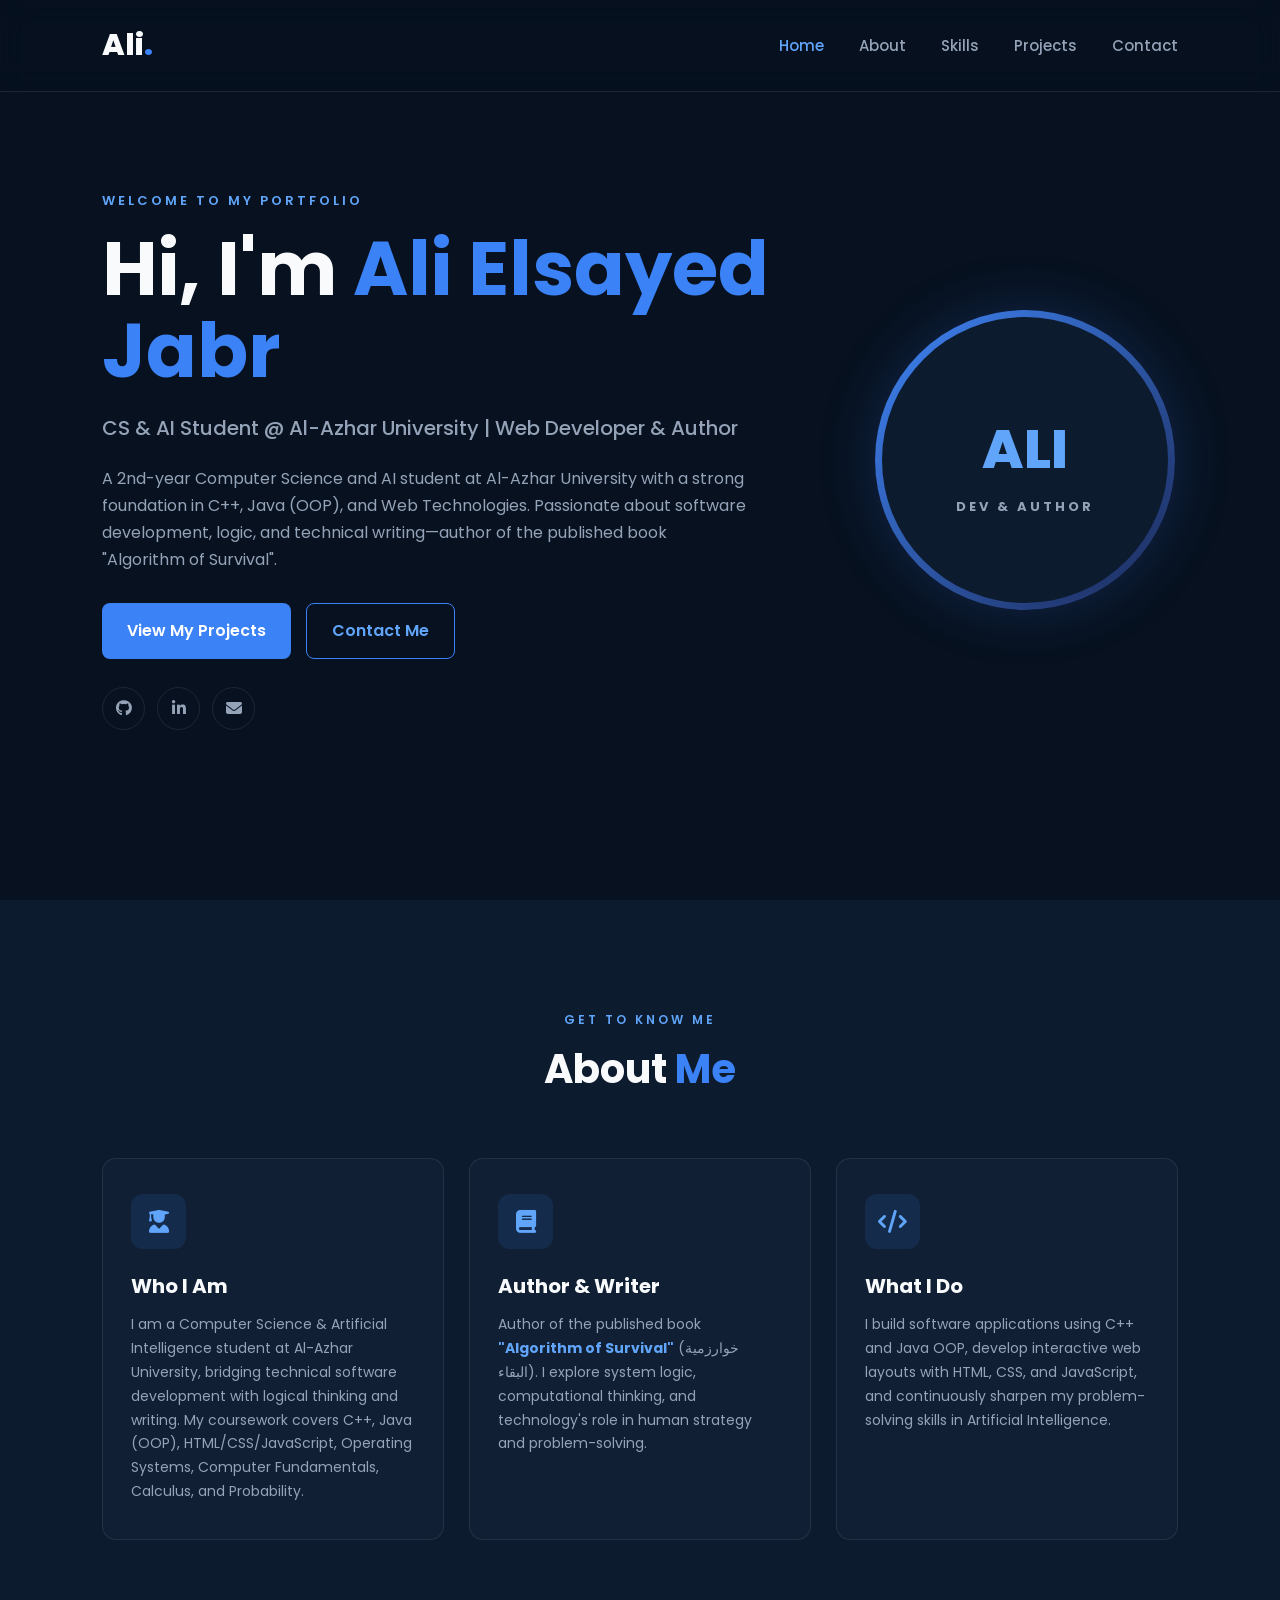
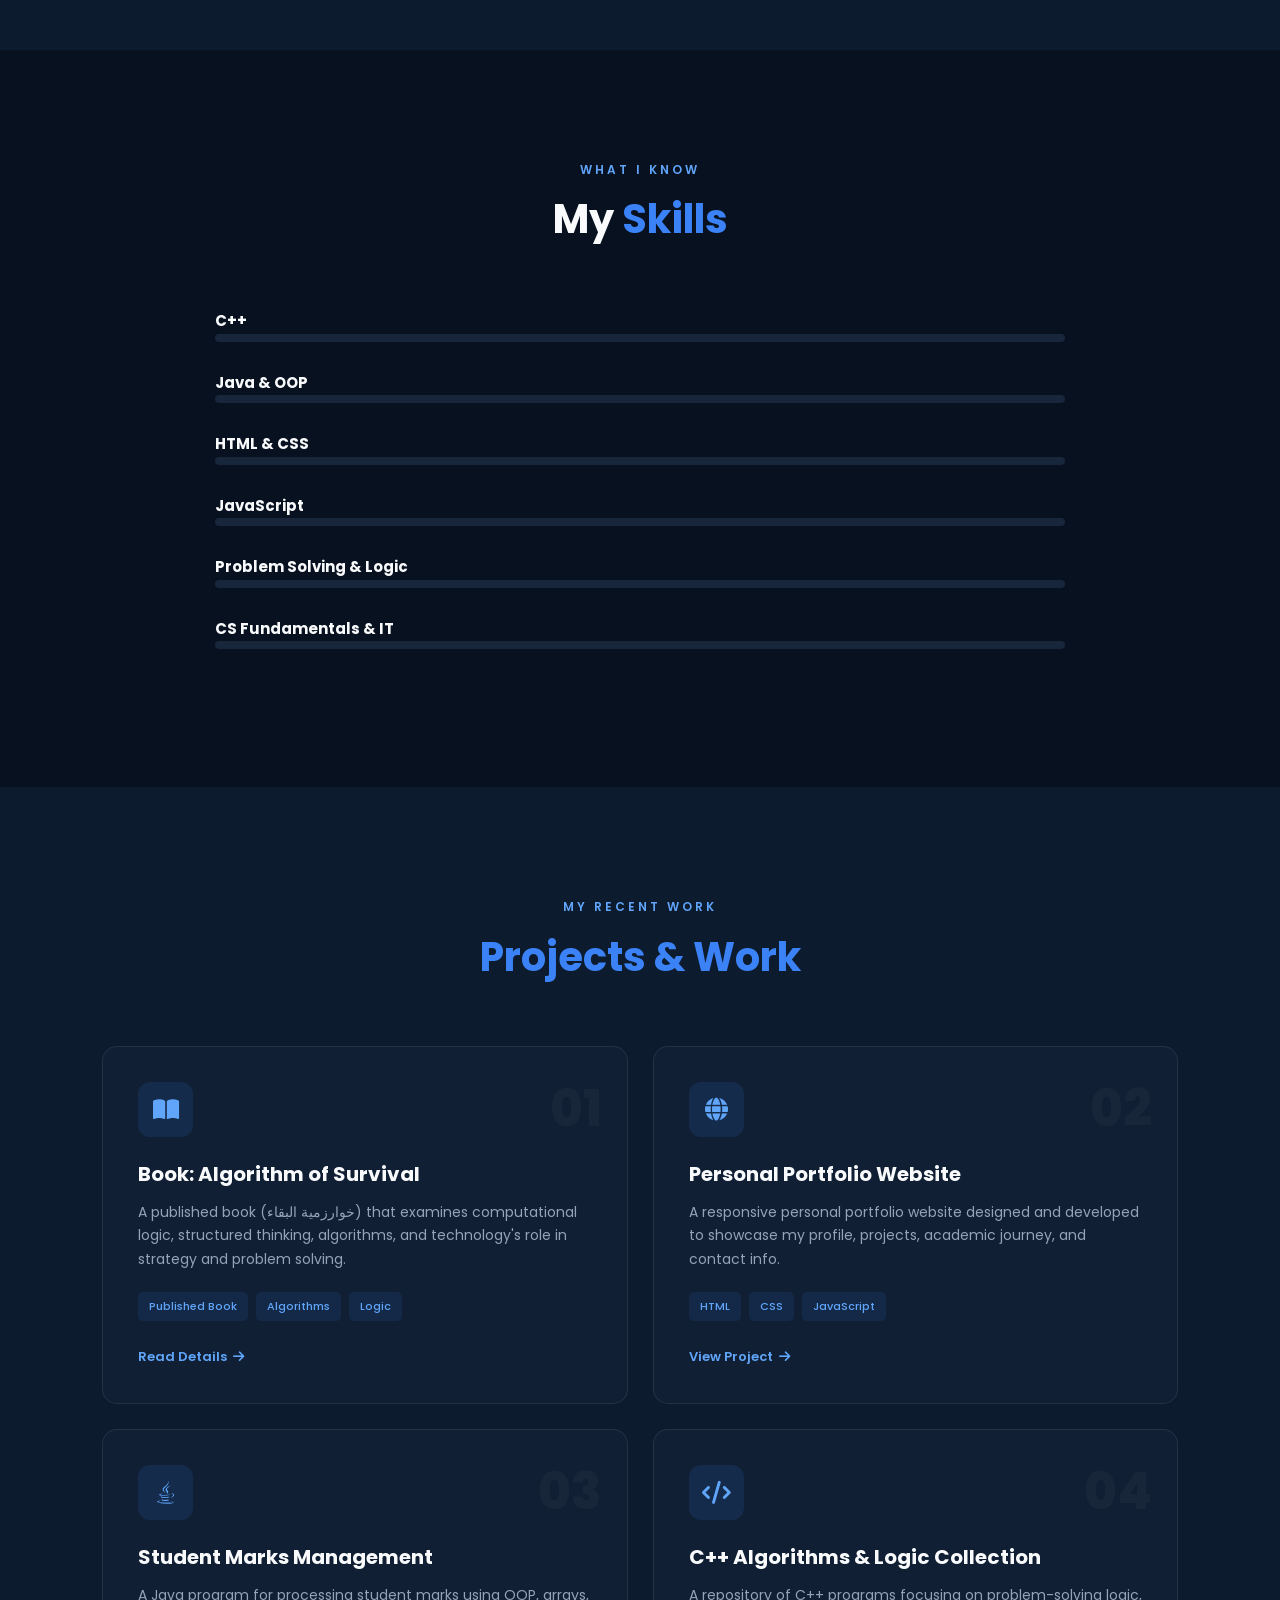
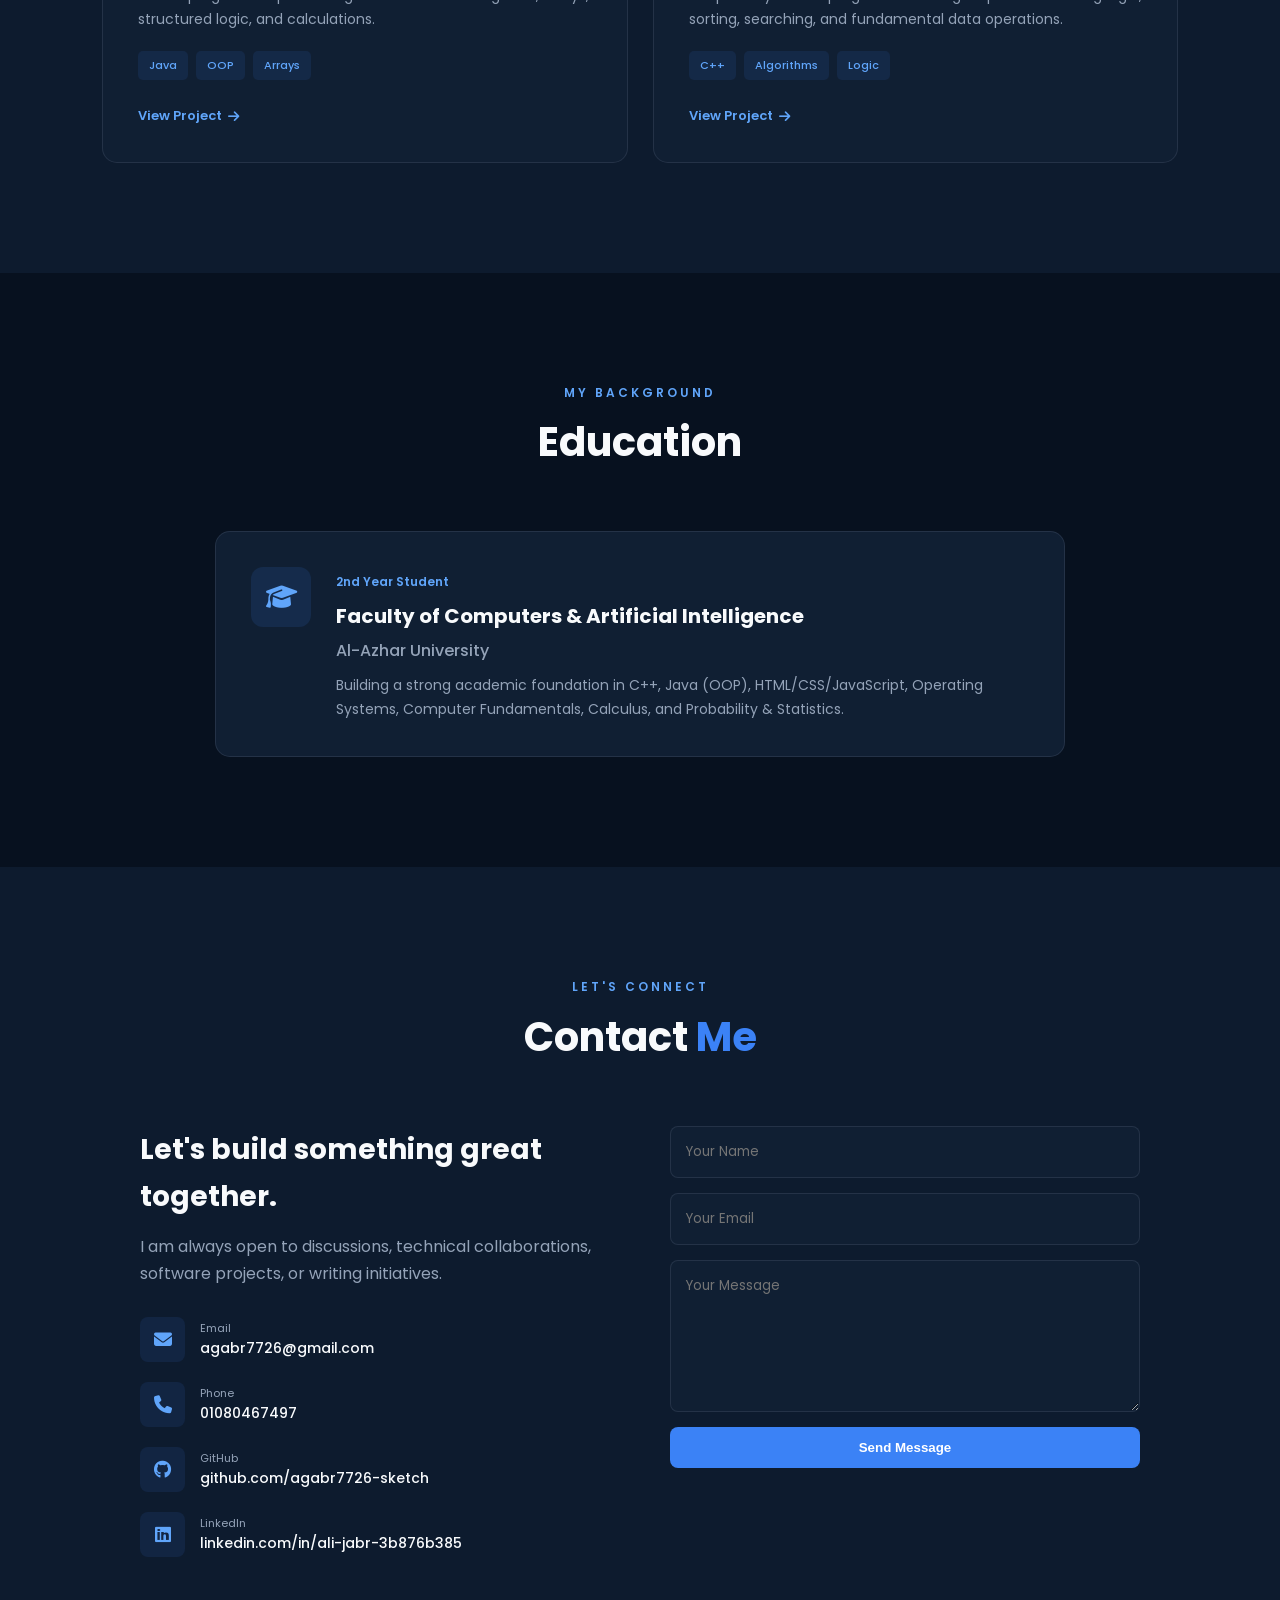
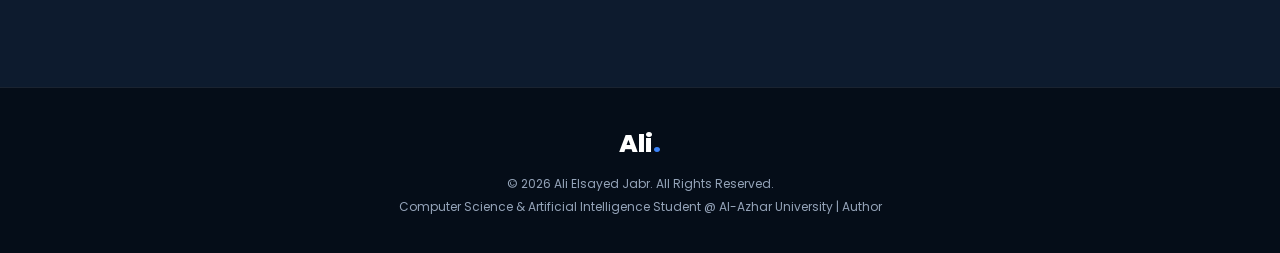
==== Ali-Portfolio/index.html @ 07a4cf54 "Add files via upload" ====
<!DOCTYPE html>
<html lang="en">
<head>
    <meta charset="UTF-8">
    <meta name="viewport" content="width=device-width, initial-scale=1.0">

    <title>Ali Elsayed Jabr | CS & AI Student & Author</title>

    <link rel="stylesheet" href="style.css">

    <link
        rel="stylesheet"
        href="https://cdnjs.cloudflare.com/ajax/libs/font-awesome/6.5.2/css/all.min.css"
    >
</head>

<body>

    <!-- ================= NAVBAR ================= -->

    <header class="header">

        <a href="#" class="logo">
            Ali<span>.</span>
        </a>

        <nav class="navbar">
            <a href="#home" class="active">Home</a>
            <a href="#about">About</a>
            <a href="#skills">Skills</a>
            <a href="#projects">Projects</a>
            <a href="#contact">Contact</a>
        </nav>

        <div class="menu-icon" id="menu-icon">
            <i class="fas fa-bars"></i>
        </div>

    </header>


    <!-- ================= HOME ================= -->

    <section class="home" id="home">

        <div class="home-content">

            <p class="small-title">WELCOME TO MY PORTFOLIO</p>

            <h1>
                Hi, I'm <span>Ali Elsayed Jabr</span>
            </h1>

            <h2>
                CS & AI Student @ Al-Azhar University | Web Developer & Author
            </h2>

            <p>
                A 2nd-year Computer Science and AI student at Al-Azhar University with a strong foundation in C++, Java (OOP), and Web Technologies. Passionate about software development, logic, and technical writing—author of the published book "Algorithm of Survival".
            </p>

            <div class="buttons">

                <a href="#projects" class="btn">
                    View My Projects
                </a>

                <a href="#contact" class="btn btn-outline">
                    Contact Me
                </a>

            </div>

            <div class="social-icons">

                <a href="https://github.com/agabr7726-sketch" target="_blank">
                    <i class="fab fa-github"></i>
                </a>

                <a href="https://www.linkedin.com/in/ali-jabr-3b876b385" target="_blank">
                    <i class="fab fa-linkedin-in"></i>
                </a>

                <a href="mailto:agabr7726@gmail.com">
                    <i class="fas fa-envelope"></i>
                </a>

            </div>

        </div>


        <div class="home-image">

            <div class="profile-circle">

                <div class="profile-text">
                    <span>ALI</span>
                    <strong>DEV & AUTHOR</strong>
                </div>

            </div>

        </div>

    </section>


    <!-- ================= ABOUT ================= -->

    <section class="about section" id="about">

        <div class="section-title">
            <p>GET TO KNOW ME</p>
            <h2>About <span>Me</span></h2>
        </div>

        <div class="about-container">

            <div class="about-card">

                <div class="icon">
                    <i class="fas fa-user-graduate"></i>
                </div>

                <h3>Who I Am</h3>

                <p>
                    I am a Computer Science & Artificial Intelligence student at Al-Azhar University, bridging technical software development with logical thinking and writing. My coursework covers C++, Java (OOP), HTML/CSS/JavaScript, Operating Systems, Computer Fundamentals, Calculus, and Probability.
                </p>

            </div>


            <div class="about-card">

                <div class="icon">
                    <i class="fas fa-book"></i>
                </div>

                <h3>Author & Writer</h3>

                <p>
                    Author of the published book <strong>"Algorithm of Survival"</strong> (خوارزمية البقاء). I explore system logic, computational thinking, and technology's role in human strategy and problem-solving.
                </p>

            </div>


            <div class="about-card">

                <div class="icon">
                    <i class="fas fa-code"></i>
                </div>

                <h3>What I Do</h3>

                <p>
                    I build software applications using C++ and Java OOP, develop interactive web layouts with HTML, CSS, and JavaScript, and continuously sharpen my problem-solving skills in Artificial Intelligence.
                </p>

            </div>

        </div>

    </section>


    <!-- ================= SKILLS ================= -->

    <section class="skills section" id="skills">

        <div class="section-title">
            <p>WHAT I KNOW</p>
            <h2>My <span>Skills</span></h2>
        </div>

        <div class="skills-container">

            <div class="skill">
                <div class="skill-info">
                    <h3>C++</h3>

                </div>

                <div class="progress">
                    <span style="width:85%"></span>
                </div>
            </div>


            <div class="skill">
                <div class="skill-info">
                    <h3>Java & OOP</h3>

                </div>

                <div class="progress">
                    <span style="width:85%"></span>
                </div>
            </div>


            <div class="skill">
                <div class="skill-info">
                    <h3>HTML & CSS</h3>

                </div>

                <div class="progress">
                    <span style="width:90%"></span>
                </div>
            </div>


            <div class="skill">
                <div class="skill-info">
                    <h3>JavaScript</h3>

                </div>

                <div class="progress">
                    <span style="width:75%"></span>
                </div>
            </div>


            <div class="skill">
                <div class="skill-info">
                    <h3>Problem Solving & Logic</h3>

                </div>

                <div class="progress">
                    <span style="width:80%"></span>
                </div>
            </div>


            <div class="skill">
                <div class="skill-info">
                    <h3>CS Fundamentals & IT</h3>
                </div>

                <div class="progress">
                    <span style="width:85%"></span>
                </div>
            </div>

        </div>

    </section>


    <!-- ================= PROJECTS ================= -->

    <section class="projects section" id="projects">

        <div class="section-title">
            <p>MY RECENT WORK</p>
            <h2><span>Projects & Work</span></h2>
        </div>


        <div class="projects-container">


            <!-- Project 1: The Book -->

            <div class="project-card">

                <div class="project-number">
                    01
                </div>

                <div class="project-icon">
                    <i class="fas fa-book-open"></i>
                </div>

                <h3>Book: Algorithm of Survival</h3>

                <p>
                    A published book (خوارزمية البقاء) that examines computational logic, structured thinking, algorithms, and technology's role in strategy and problem solving.
                </p>

                <div class="tags">
                    <span>Published Book</span>
                    <span>Algorithms</span>
                    <span>Logic</span>
                </div>

                <a href="#" class="project-link">
                    Read Details <i class="fas fa-arrow-right"></i>
                </a>

            </div>


            <!-- Project 2 -->

            <div class="project-card">

                <div class="project-number">
                    02
                </div>

                <div class="project-icon">
                    <i class="fas fa-globe"></i>
                </div>

                <h3>Personal Portfolio Website</h3>

                <p>
                    A responsive personal portfolio website designed and developed to showcase my profile, projects, academic journey, and contact info.
                </p>

                <div class="tags">
                    <span>HTML</span>
                    <span>CSS</span>
                    <span>JavaScript</span>
                </div>

                <a href="https://github.com/agabr7726-sketch" target="_blank" class="project-link">
                    View Project <i class="fas fa-arrow-right"></i>
                </a>

            </div>


            <!-- Project 3 -->

            <div class="project-card">

                <div class="project-number">
                    03
                </div>

                <div class="project-icon">
                    <i class="fab fa-java"></i>
                </div>

                <h3>Student Marks Management</h3>

                <p>
                    A Java program for processing student marks using OOP, arrays, structured logic, and calculations.
                </p>

                <div class="tags">
                    <span>Java</span>
                    <span>OOP</span>
                    <span>Arrays</span>
                </div>

                <a href="https://github.com/agabr7726-sketch" target="_blank" class="project-link">
                    View Project <i class="fas fa-arrow-right"></i>
                </a>

            </div>


            <!-- Project 4 -->

            <div class="project-card">

                <div class="project-number">
                    04
                </div>

                <div class="project-icon">
                    <i class="fas fa-code"></i>
                </div>

                <h3>C++ Algorithms & Logic Collection</h3>

                <p>
                    A repository of C++ programs focusing on problem-solving logic, sorting, searching, and fundamental data operations.
                </p>

                <div class="tags">
                    <span>C++</span>
                    <span>Algorithms</span>
                    <span>Logic</span>
                </div>

                <a href="https://github.com/agabr7726-sketch" target="_blank" class="project-link">
                    View Project <i class="fas fa-arrow-right"></i>
                </a>

            </div>

        </div>

    </section>


    <!-- ================= EDUCATION ================= -->

    <section class="education section">

        <div class="section-title">
            <p>MY BACKGROUND</p>
            <h2>Education</h2>
        </div>

        <div class="education-card">

            <div class="education-icon">
                <i class="fas fa-graduation-cap"></i>
            </div>

            <div>

                <span class="date">
                    2nd Year Student
                </span>

                <h3>
                    Faculty of Computers & Artificial Intelligence
                </h3>

                <h4>
                    Al-Azhar University
                </h4>

                <p>
                    Building a strong academic foundation in C++, Java (OOP), HTML/CSS/JavaScript, Operating Systems, Computer Fundamentals, Calculus, and Probability & Statistics.
                </p>

            </div>

        </div>

    </section>


    <!-- ================= CONTACT ================= -->

    <section class="contact section" id="contact">

        <div class="section-title">
            <p>LET'S CONNECT</p>
            <h2>Contact <span>Me</span></h2>
        </div>


        <div class="contact-container">

            <div class="contact-info">

                <h3>
                    Let's build something great together.
                </h3>

                <p>
                    I am always open to discussions, technical collaborations, software projects, or writing initiatives.
                </p>


                <div class="contact-item">

                    <i class="fas fa-envelope"></i>

                    <div>
                        <span>Email</span>
                        <p><a href="mailto:agabr7726@gmail.com">agabr7726@gmail.com</a></p>
                    </div>

                </div>


                <div class="contact-item">

                    <i class="fas fa-phone"></i>

                    <div>
                        <span>Phone</span>
                        <p><a href="tel:01080467497">01080467497</a></p>
                    </div>

                </div>


                <div class="contact-item">

                    <i class="fab fa-github"></i>

                    <div>
                        <span>GitHub</span>
                        <p><a href="https://github.com/agabr7726-sketch" target="_blank">github.com/agabr7726-sketch</a></p>
                    </div>

                </div>


                <div class="contact-item">

                    <i class="fab fa-linkedin"></i>

                    <div>
                        <span>LinkedIn</span>
                        <p><a href="https://www.linkedin.com/in/ali-jabr-3b876b385" target="_blank">linkedin.com/in/ali-jabr-3b876b385</a></p>
                    </div>

                </div>

            </div>


            <form class="contact-form" id="contact-form">

                <input
                    type="text"
                    placeholder="Your Name"
                    required
                >

                <input
                    type="email"
                    placeholder="Your Email"
                    required
                >

                <textarea
                    rows="6"
                    placeholder="Your Message"
                    required
                ></textarea>

                <button type="submit" class="btn">
                    Send Message
                </button>

            </form>

        </div>

    </section>


    <!-- ================= FOOTER ================= -->

    <footer>

        <div class="footer-logo">
            Ali<span>.</span>
        </div>

        <p>
            © 2026 Ali Elsayed Jabr. All Rights Reserved.
        </p>

        <p>
            Computer Science & Artificial Intelligence Student @ Al-Azhar University | Author
        </p>

    </footer>


    <script src="script.js"></script>

</body>
</html>
---- Ali-Portfolio/style.css ----
@import url('https://fonts.googleapis.com/css2?family=Poppins:wght@300;400;500;600;700;800&display=swap');

* {
    margin: 0;
    padding: 0;
    box-sizing: border-box;
    text-decoration: none;
    border: none;
    outline: none;
    scroll-behavior: smooth;
}

:root {
    --bg: #07111f;
    --bg-light: #0d1b2e;
    --card: #101f33;
    --blue: #3b82f6;
    --blue-light: #60a5fa;
    --text: #f8fafc;
    --muted: #94a3b8;
    --border: rgba(148,163,184,.15);
}

body {
    font-family: 'Poppins', sans-serif;
    background: var(--bg);
    color: var(--text);
    line-height: 1.7;
}

/* ================= HEADER & NAVBAR ================= */

.header {
    position: fixed;
    top: 0;
    left: 0;
    width: 100%;
    padding: 20px 8%;
    display: flex;
    align-items: center;
    justify-content: space-between;
    background: rgba(7,17,31,.85);
    backdrop-filter: blur(15px);
    border-bottom: 1px solid var(--border);
    z-index: 1000;
}

.logo {
    font-size: 30px;
    font-weight: 800;
    color: var(--text);
    transition: .3s;
}

.logo span,
h1 span,
h2 span,
footer span {
    color: var(--blue);
}

.navbar {
    display: flex;
    gap: 35px;
}

.navbar a {
    color: var(--muted);
    font-size: 15px;
    font-weight: 500;
    transition: .3s;
}

.navbar a:hover,
.navbar a.active {
    color: var(--blue-light);
}

.menu-icon {
    display: none;
    font-size: 25px;
    color: var(--text);
    cursor: pointer;
}

/* ================= SECTIONS GLOBAL ================= */

section {
    padding: 110px 8%;
}

.section-title {
    text-align: center;
    margin-bottom: 55px;
}

.section-title p {
    color: var(--blue-light);
    font-size: 12px;
    letter-spacing: 3px;
    font-weight: 600;
}

.section-title h2 {
    font-size: 40px;
    margin-top: 5px;
}

/* ================= HOME SECTION ================= */

.home {
    min-height: 100vh;
    display: flex;
    align-items: center;
    justify-content: space-between;
    gap: 50px;
    padding-top: 130px;
}

.home-content {
    max-width: 720px;
}

.small-title {
    color: var(--blue-light);
    font-size: 13px;
    font-weight: 600;
    letter-spacing: 3px;
    margin-bottom: 15px;
}

.home h1 {
    font-size: clamp(40px, 6vw, 75px);
    line-height: 1.1;
    margin-bottom: 18px;
}

.home h2 {
    color: var(--muted);
    font-size: 20px;
    font-weight: 500;
    margin-bottom: 20px;
}

.home p:not(.small-title) {
    color: var(--muted);
    max-width: 650px;
    font-size: 16px;
}

/* Buttons */

.buttons {
    display: flex;
    gap: 15px;
    margin-top: 30px;
}

.btn {
    display: inline-flex;
    align-items: center;
    justify-content: center;
    padding: 13px 25px;
    border-radius: 8px;
    background: var(--blue);
    color: white;
    font-weight: 600;
    transition: .3s;
    cursor: pointer;
}

.btn:hover {
    transform: translateY(-3px);
    box-shadow: 0 10px 30px rgba(59,130,246,.3);
    color: white;
}

.btn-outline {
    background: transparent;
    border: 1px solid var(--blue);
    color: var(--blue-light);
}

.btn-outline:hover {
    background: rgba(59, 130, 246, 0.1);
    color: white;
}

/* Social Icons Links */

.social-icons {
    display: flex;
    gap: 12px;
    margin-top: 28px;
}

.social-icons a {
    width: 43px;
    height: 43px;
    display: flex;
    align-items: center;
    justify-content: center;
    border: 1px solid var(--border);
    border-radius: 50%;
    color: var(--muted);
    transition: .3s;
}

.social-icons a:hover {
    color: white;
    background: var(--blue);
    border-color: var(--blue);
    transform: translateY(-4px);
    box-shadow: 0 5px 15px rgba(59, 130, 246, 0.3);
}

/* Profile Visual */

.home-image {
    width: 350px;
    height: 350px;
    display: flex;
    align-items: center;
    justify-content: center;
}

.profile-circle {
    width: 300px;
    height: 300px;
    border-radius: 50%;
    background:
        radial-gradient(circle at center, #132a46 0 55%, transparent 56%),
        linear-gradient(135deg, var(--blue), #172554);
    padding: 7px;
    box-shadow:
        0 0 60px rgba(59,130,246,.2),
        inset 0 0 40px rgba(255,255,255,.05);
    animation: floating 4s ease-in-out infinite;
}

.profile-text {
    height: 100%;
    border-radius: 50%;
    background: var(--bg-light);
    display: flex;
    align-items: center;
    justify-content: center;
    flex-direction: column;
}

.profile-text span {
    font-size: 55px;
    font-weight: 800;
    color: var(--blue-light);
}

.profile-text strong {
    color: var(--muted);
    letter-spacing: 3px;
    font-size: 13px;
}

@keyframes floating {
    0%, 100% {
        transform: translateY(0);
    }
    50% {
        transform: translateY(-15px);
    }
}

/* ================= ABOUT SECTION ================= */

.about {
    background: var(--bg-light);
}

.about-container {
    display: grid;
    grid-template-columns: repeat(3, 1fr);
    gap: 25px;
}

.about-card {
    background: var(--card);
    border: 1px solid var(--border);
    padding: 35px 28px;
    border-radius: 14px;
    transition: .3s;
}

.about-card:hover {
    transform: translateY(-8px);
    border-color: rgba(59,130,246,.5);
}

.icon,
.project-icon {
    width: 55px;
    height: 55px;
    display: flex;
    align-items: center;
    justify-content: center;
    border-radius: 12px;
    background: rgba(59,130,246,.12);
    color: var(--blue-light);
    font-size: 23px;
    margin-bottom: 20px;
}

.about-card h3 {
    font-size: 20px;
    margin-bottom: 10px;
}

.about-card p {
    color: var(--muted);
    font-size: 14px;
}

.about-card p strong {
    color: var(--blue-light);
}

/* ================= SKILLS SECTION ================= */

.skills-container {
    max-width: 850px;
    margin: auto;
}

.skill {
    margin-bottom: 28px;
}


.skill-info h3 {
    font-size: 15px;
}

.skill-info span {
    color: var(--blue-light);
    font-weight: 600;
}

.progress {
    height: 8px;
    background: #17263b;
    border-radius: 20px;
    overflow: hidden;
}


/* ================= PROJECTS SECTION ================= */

.projects {
    background: var(--bg-light);
}

.projects-container {
    display: grid;
    grid-template-columns: repeat(2, 1fr);
    gap: 25px;
}

.project-card {
    position: relative;
    background: var(--card);
    border: 1px solid var(--border);
    padding: 35px;
    border-radius: 15px;
    transition: .3s;
    display: flex;
    flex-direction: column;
}

.project-card:hover {
    transform: translateY(-7px);
    border-color: rgba(59,130,246,.5);
}

.project-number {
    position: absolute;
    right: 25px;
    top: 20px;
    font-size: 50px;
    font-weight: 800;
    color: rgba(255,255,255,.035);
}

.project-card h3 {
    font-size: 20px;
    margin-bottom: 10px;
}

.project-card p {
    color: var(--muted);
    font-size: 14px;
    margin-bottom: 20px;
    flex-grow: 1;
}

.tags {
    display: flex;
    flex-wrap: wrap;
    gap: 8px;
    margin-bottom: 25px;
}

.tags span {
    background: rgba(59,130,246,.1);
    color: var(--blue-light);
    padding: 5px 11px;
    border-radius: 5px;
    font-size: 11px;
    font-weight: 500;
}

/* Project Links */

.project-link {
    color: var(--blue-light);
    font-size: 13px;
    font-weight: 600;
    display: inline-flex;
    align-items: center;
    gap: 6px;
    transition: .3s;
}

.project-link i {
    transition: transform .3s;
}

.project-link:hover {
    color: var(--text);
}

.project-link:hover i {
    transform: translateX(5px);
}

/* ================= EDUCATION SECTION ================= */

.education-card {
    max-width: 850px;
    margin: auto;
    padding: 35px;
    display: flex;
    gap: 25px;
    background: var(--card);
    border: 1px solid var(--border);
    border-radius: 15px;
}

.education-icon {
    min-width: 60px;
    height: 60px;
    border-radius: 12px;
    display: flex;
    align-items: center;
    justify-content: center;
    background: rgba(59,130,246,.12);
    color: var(--blue-light);
    font-size: 25px;
}

.date {
    color: var(--blue-light);
    font-size: 12px;
    font-weight: 600;
}

.education-card h3 {
    margin: 4px 0;
    font-size: 20px;
}

.education-card h4 {
    color: var(--muted);
    font-weight: 500;
    margin-bottom: 10px;
}

.education-card p {
    color: var(--muted);
    font-size: 14px;
}

/* ================= CONTACT SECTION ================= */

.contact {
    background: var(--bg-light);
}

.contact-container {
    display: grid;
    grid-template-columns: 1fr 1fr;
    gap: 60px;
    max-width: 1000px;
    margin: auto;
}

.contact-info h3 {
    font-size: 28px;
    margin-bottom: 12px;
}

.contact-info > p {
    color: var(--muted);
    margin-bottom: 30px;
}

.contact-item {
    display: flex;
    gap: 15px;
    align-items: center;
    margin-bottom: 20px;
}

.contact-item > i {
    width: 45px;
    height: 45px;
    display: flex;
    align-items: center;
    justify-content: center;
    background: rgba(59,130,246,.1);
    color: var(--blue-light);
    border-radius: 8px;
    font-size: 18px;
}

.contact-item span {
    color: var(--muted);
    font-size: 11px;
    display: block;
}

/* Contact Links Fixes */

.contact-item p {
    font-size: 14px;
}

.contact-item p a {
    color: var(--text);
    font-weight: 500;
    transition: .3s;
}

.contact-item p a:hover {
    color: var(--blue-light);
    text-decoration: underline;
}

/* Form Styles */

.contact-form {
    display: flex;
    flex-direction: column;
    gap: 15px;
}

.contact-form input,
.contact-form textarea {
    width: 100%;
    background: var(--card);
    border: 1px solid var(--border);
    color: white;
    padding: 15px;
    border-radius: 8px;
    font-family: inherit;
    resize: vertical;
    transition: .3s;
}

.contact-form input:focus,
.contact-form textarea:focus {
    border-color: var(--blue);
    box-shadow: 0 0 10px rgba(59, 130, 246, 0.2);
}

/* ================= FOOTER ================= */

footer {
    text-align: center;
    padding: 35px 20px;
    background: #050d18;
    color: var(--muted);
    font-size: 12px;
    border-top: 1px solid var(--border);
}

.footer-logo {
    font-size: 25px;
    font-weight: 800;
    color: white;
    margin-bottom: 8px;
}

footer p {
    margin-top: 3px;
}

/* ================= MOBILE RESPONSIVE ================= */

@media (max-width: 900px) {

    .navbar {
        position: absolute;
        top: 80px;
        right: -100%;
        width: 250px;
        flex-direction: column;
        background: var(--card);
        padding: 25px;
        border-radius: 10px;
        border: 1px solid var(--border);
        transition: .3s;
    }

    .navbar.show {
        right: 5%;
    }

    .menu-icon {
        display: block;
    }

    .home {
        flex-direction: column-reverse;
        text-align: center;
    }

    .home-content {
        display: flex;
        flex-direction: column;
        align-items: center;
    }

    .home-image {
        width: 280px;
        height: 280px;
    }

    .profile-circle {
        width: 240px;
        height: 240px;
    }

    .profile-text span {
        font-size: 43px;
    }

    .about-container,
    .projects-container,
    .contact-container {
        grid-template-columns: 1fr;
    }
}

@media (max-width: 500px) {

    section {
        padding: 90px 5%;
    }

    .header {
        padding: 18px 5%;
    }

    .home h1 {
        font-size: 38px;
    }

    .home h2 {
        font-size: 17px;
    }

    .buttons {
        flex-direction: column;
        width: 100%;
    }

    .btn {
        width: 100%;
    }

    .section-title h2 {
        font-size: 32px;
    }

    .education-card {
        flex-direction: column;
    }
}
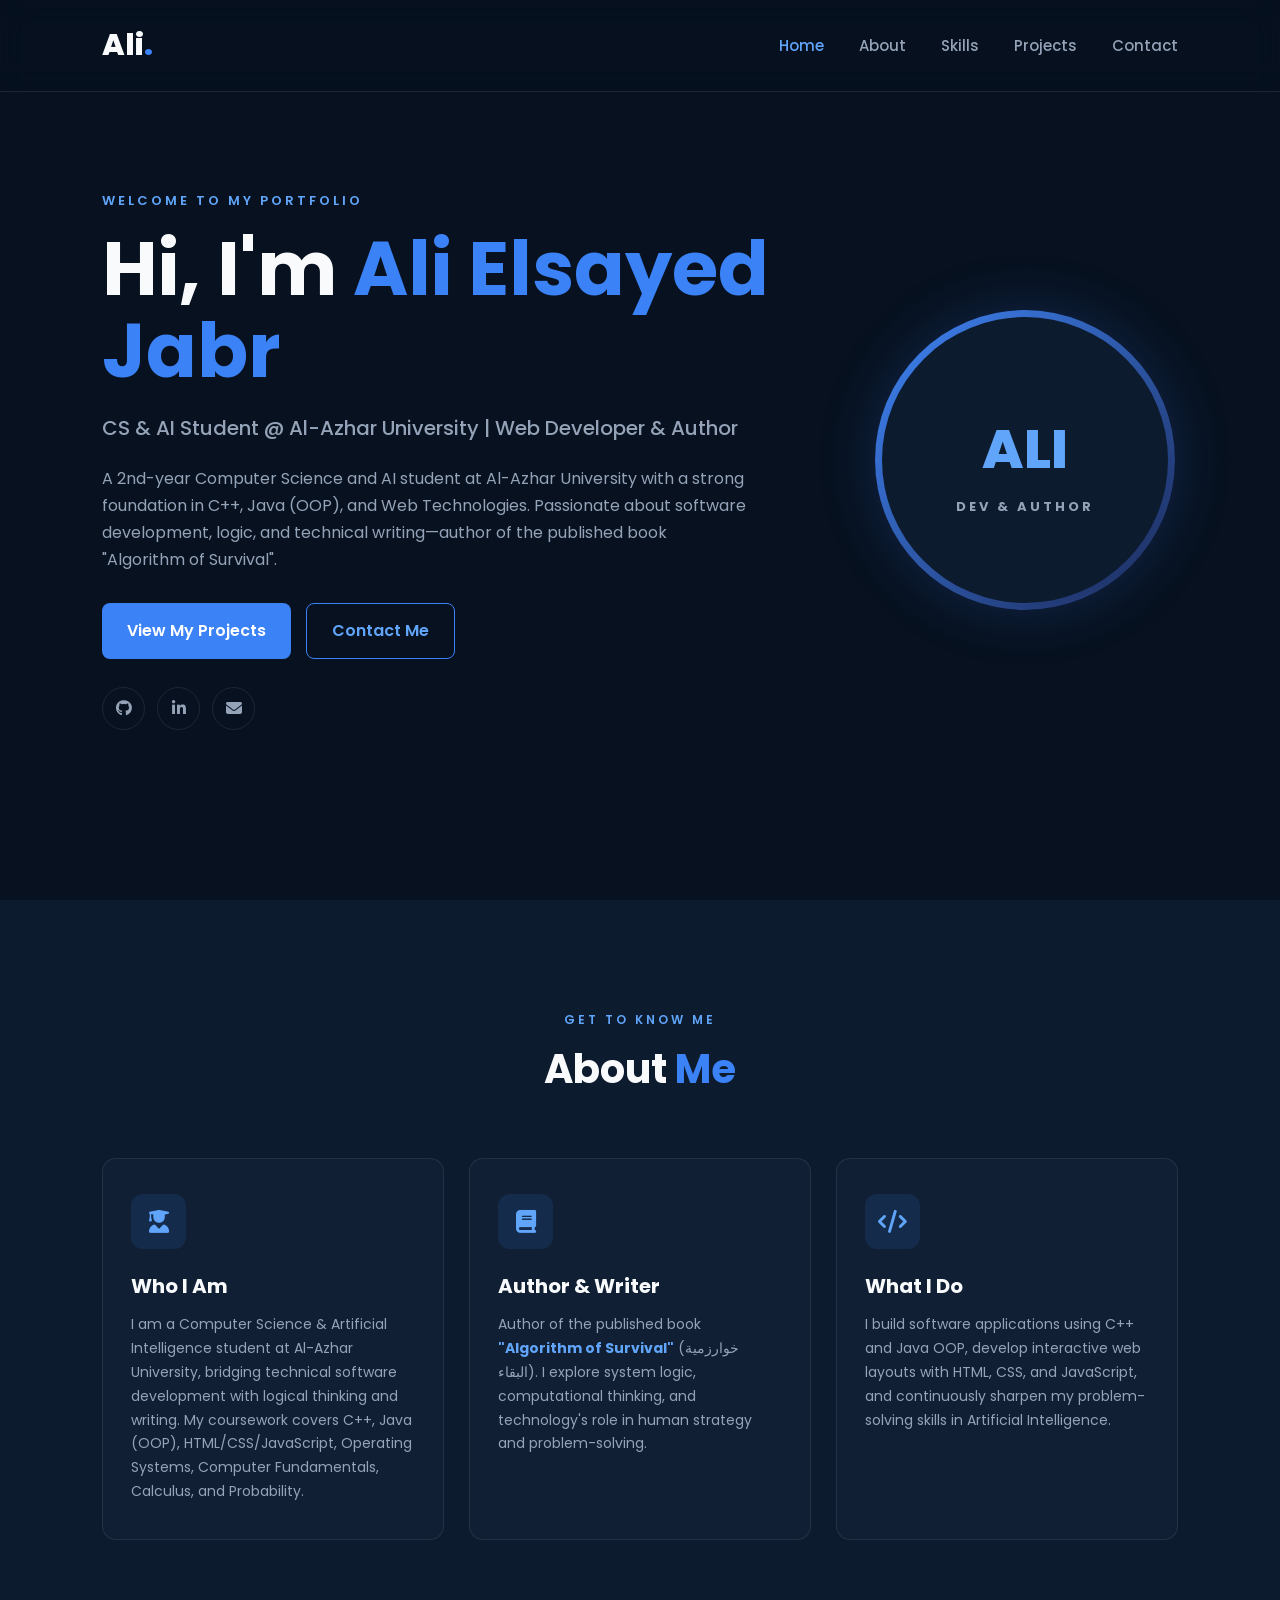
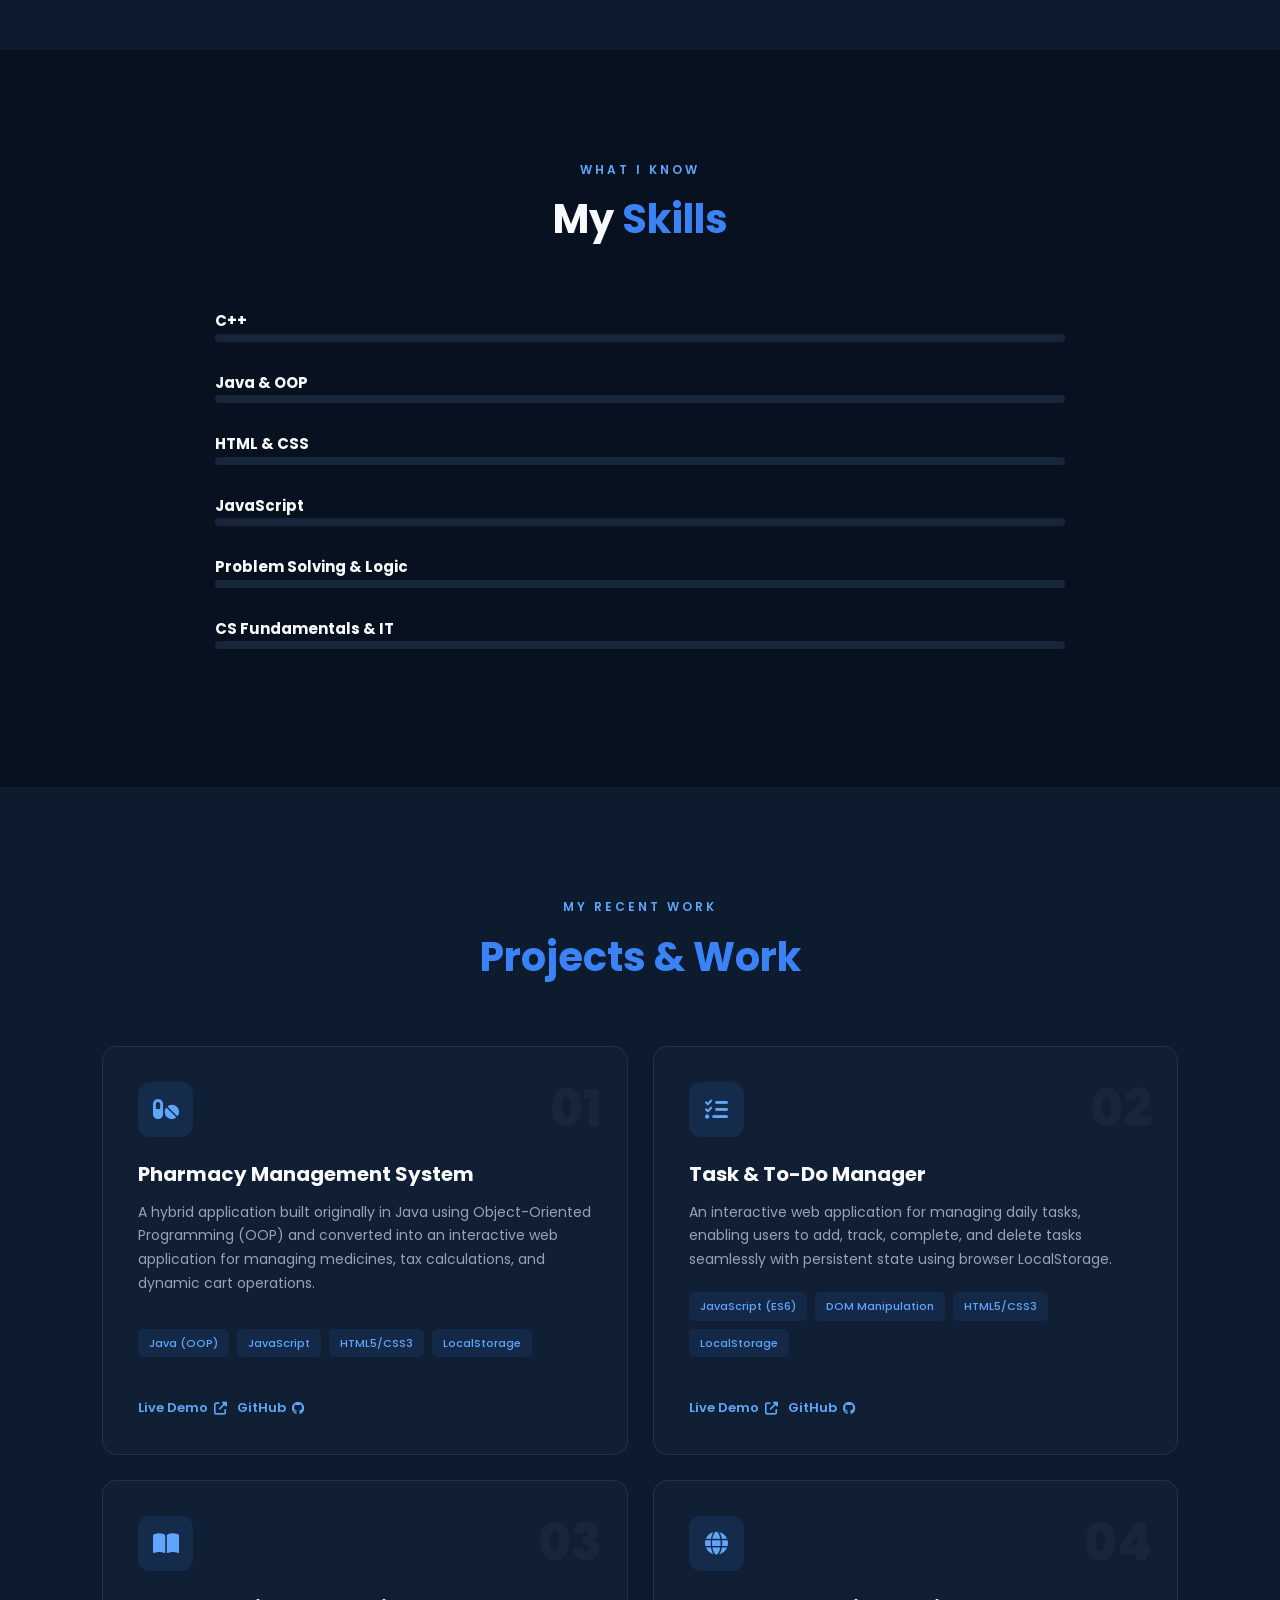
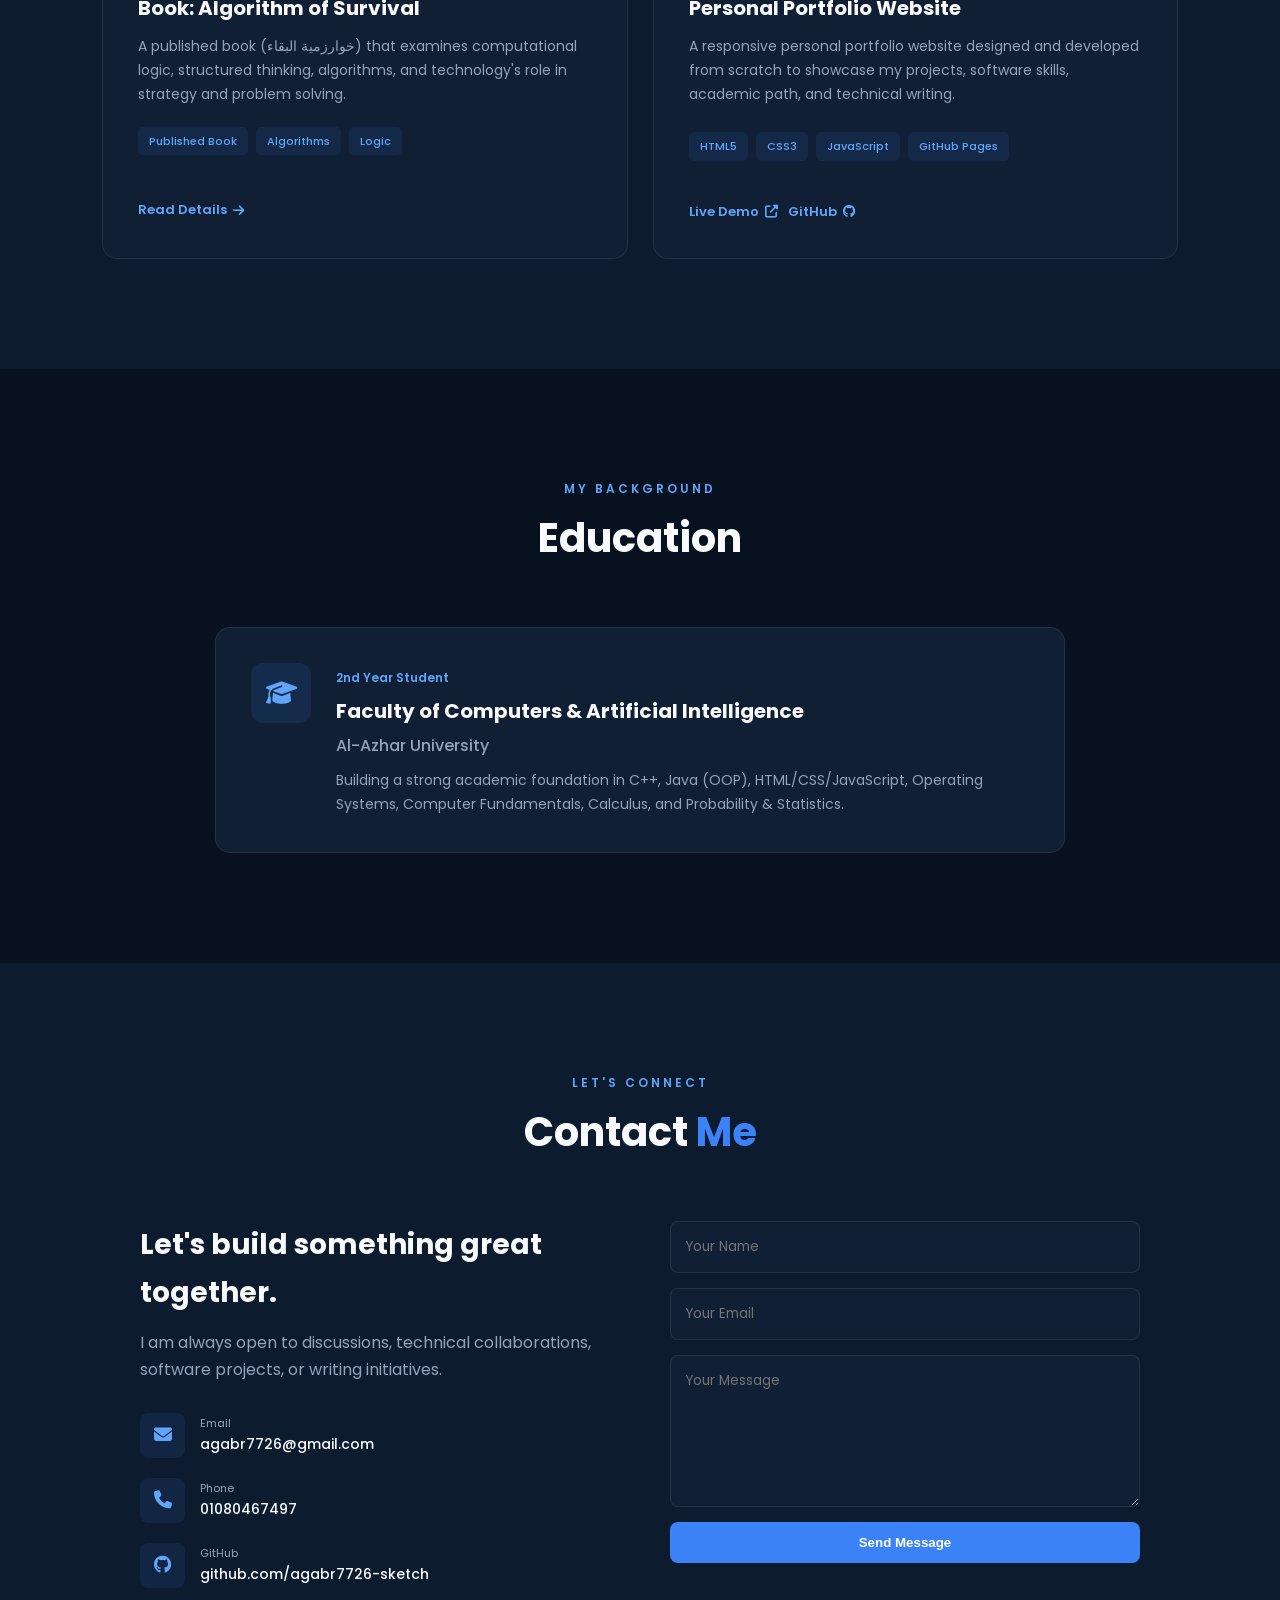
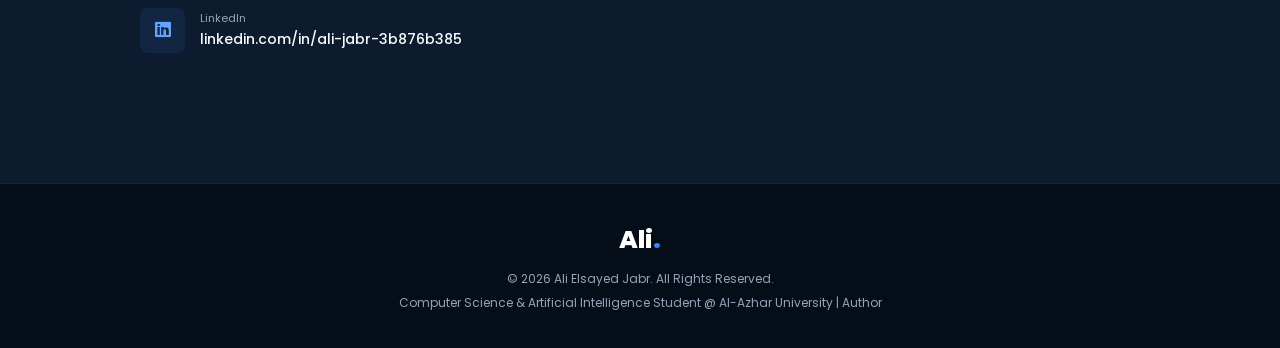
==== commit 178d1f53: "Add files via upload" ====
--- a/Ali-Portfolio/index.html
+++ b/Ali-Portfolio/index.html
@@ -180,7 +180,6 @@
             <div class="skill">
                 <div class="skill-info">
                     <h3>C++</h3>
-
                 </div>
 
                 <div class="progress">
@@ -192,7 +191,6 @@
             <div class="skill">
                 <div class="skill-info">
                     <h3>Java & OOP</h3>
-
                 </div>
 
                 <div class="progress">
@@ -204,7 +202,6 @@
             <div class="skill">
                 <div class="skill-info">
                     <h3>HTML & CSS</h3>
-
                 </div>
 
                 <div class="progress">
@@ -216,7 +213,6 @@
             <div class="skill">
                 <div class="skill-info">
                     <h3>JavaScript</h3>
-
                 </div>
 
                 <div class="progress">
@@ -228,7 +224,6 @@
             <div class="skill">
                 <div class="skill-info">
                     <h3>Problem Solving & Logic</h3>
-
                 </div>
 
                 <div class="progress">
@@ -261,17 +256,80 @@
             <h2><span>Projects & Work</span></h2>
         </div>
 
-
         <div class="projects-container">
 
-
-            <!-- Project 1: The Book -->
-
+            <!-- Project 01: Pharmacy Management System -->
             <div class="project-card">
 
-                <div class="project-number">
-                    01
-                </div>
+                <div class="project-number">01</div>
+
+                <div class="project-icon">
+                    <i class="fas fa-pills"></i>
+                </div>
+
+                <h3>Pharmacy Management System</h3>
+
+                <p>
+                    A hybrid application built originally in Java using Object-Oriented Programming (OOP) and converted into an interactive web application for managing medicines, tax calculations, and dynamic cart operations.
+                </p>
+
+                <div class="tags">
+                    <span>Java (OOP)</span>
+                    <span>JavaScript</span>
+                    <span>HTML5/CSS3</span>
+                    <span>LocalStorage</span>
+                </div>
+
+                <div class="project-links-group" style="display: flex; gap: 10px; margin-top: 15px;">
+                    <a href="https://agabr7726-sketch.github.io/Pharmacy-Management-System/" target="_blank" class="project-link">
+                        Live Demo <i class="fas fa-external-link-alt"></i>
+                    </a>
+                    <a href="https://github.com/agabr7726-sketch/Pharmacy-Management-System" target="_blank" class="project-link">
+                        GitHub <i class="fab fa-github"></i>
+                    </a>
+                </div>
+
+            </div>
+
+
+            <!-- Project 02: To-Do List Web App -->
+            <div class="project-card">
+
+                <div class="project-number">02</div>
+
+                <div class="project-icon">
+                    <i class="fas fa-tasks"></i>
+                </div>
+
+                <h3>Task & To-Do Manager</h3>
+
+                <p>
+                    An interactive web application for managing daily tasks, enabling users to add, track, complete, and delete tasks seamlessly with persistent state using browser LocalStorage.
+                </p>
+
+                <div class="tags">
+                    <span>JavaScript (ES6)</span>
+                    <span>DOM Manipulation</span>
+                    <span>HTML5/CSS3</span>
+                    <span>LocalStorage</span>
+                </div>
+
+                <div class="project-links-group" style="display: flex; gap: 10px; margin-top: 15px;">
+                    <a href="https://agabr7726-sketch.github.io/TODOLIST_WEB/" target="_blank" class="project-link">
+                        Live Demo <i class="fas fa-external-link-alt"></i>
+                    </a>
+                    <a href="https://github.com/agabr7726-sketch/TODOLIST_WEB" target="_blank" class="project-link">
+                        GitHub <i class="fab fa-github"></i>
+                    </a>
+                </div>
+
+            </div>
+
+
+            <!-- Project 03: The Book -->
+            <div class="project-card">
+
+                <div class="project-number">03</div>
 
                 <div class="project-icon">
                     <i class="fas fa-book-open"></i>
@@ -289,20 +347,19 @@
                     <span>Logic</span>
                 </div>
 
-                <a href="#" class="project-link">
-                    Read Details <i class="fas fa-arrow-right"></i>
-                </a>
-
-            </div>
-
-
-            <!-- Project 2 -->
-
+                <div class="project-links-group" style="margin-top: 15px;">
+                    <a href="#about" class="project-link">
+                        Read Details <i class="fas fa-arrow-right"></i>
+                    </a>
+                </div>
+
+            </div>
+
+
+            <!-- Project 04: Personal Portfolio Website -->
             <div class="project-card">
 
-                <div class="project-number">
-                    02
-                </div>
+                <div class="project-number">04</div>
 
                 <div class="project-icon">
                     <i class="fas fa-globe"></i>
@@ -311,80 +368,24 @@
                 <h3>Personal Portfolio Website</h3>
 
                 <p>
-                    A responsive personal portfolio website designed and developed to showcase my profile, projects, academic journey, and contact info.
+                    A responsive personal portfolio website designed and developed from scratch to showcase my projects, software skills, academic path, and technical writing.
                 </p>
 
                 <div class="tags">
-                    <span>HTML</span>
-                    <span>CSS</span>
+                    <span>HTML5</span>
+                    <span>CSS3</span>
                     <span>JavaScript</span>
-                </div>
-
-                <a href="https://github.com/agabr7726-sketch" target="_blank" class="project-link">
-                    View Project <i class="fas fa-arrow-right"></i>
-                </a>
-
-            </div>
-
-
-            <!-- Project 3 -->
-
-            <div class="project-card">
-
-                <div class="project-number">
-                    03
-                </div>
-
-                <div class="project-icon">
-                    <i class="fab fa-java"></i>
-                </div>
-
-                <h3>Student Marks Management</h3>
-
-                <p>
-                    A Java program for processing student marks using OOP, arrays, structured logic, and calculations.
-                </p>
-
-                <div class="tags">
-                    <span>Java</span>
-                    <span>OOP</span>
-                    <span>Arrays</span>
-                </div>
-
-                <a href="https://github.com/agabr7726-sketch" target="_blank" class="project-link">
-                    View Project <i class="fas fa-arrow-right"></i>
-                </a>
-
-            </div>
-
-
-            <!-- Project 4 -->
-
-            <div class="project-card">
-
-                <div class="project-number">
-                    04
-                </div>
-
-                <div class="project-icon">
-                    <i class="fas fa-code"></i>
-                </div>
-
-                <h3>C++ Algorithms & Logic Collection</h3>
-
-                <p>
-                    A repository of C++ programs focusing on problem-solving logic, sorting, searching, and fundamental data operations.
-                </p>
-
-                <div class="tags">
-                    <span>C++</span>
-                    <span>Algorithms</span>
-                    <span>Logic</span>
-                </div>
-
-                <a href="https://github.com/agabr7726-sketch" target="_blank" class="project-link">
-                    View Project <i class="fas fa-arrow-right"></i>
-                </a>
+                    <span>GitHub Pages</span>
+                </div>
+
+                <div class="project-links-group" style="display: flex; gap: 10px; margin-top: 15px;">
+                    <a href="https://agabr7726-sketch.github.io/portfolio/" target="_blank" class="project-link">
+                        Live Demo <i class="fas fa-external-link-alt"></i>
+                    </a>
+                    <a href="https://github.com/agabr7726-sketch/portfolio" target="_blank" class="project-link">
+                        GitHub <i class="fab fa-github"></i>
+                    </a>
+                </div>
 
             </div>
 
